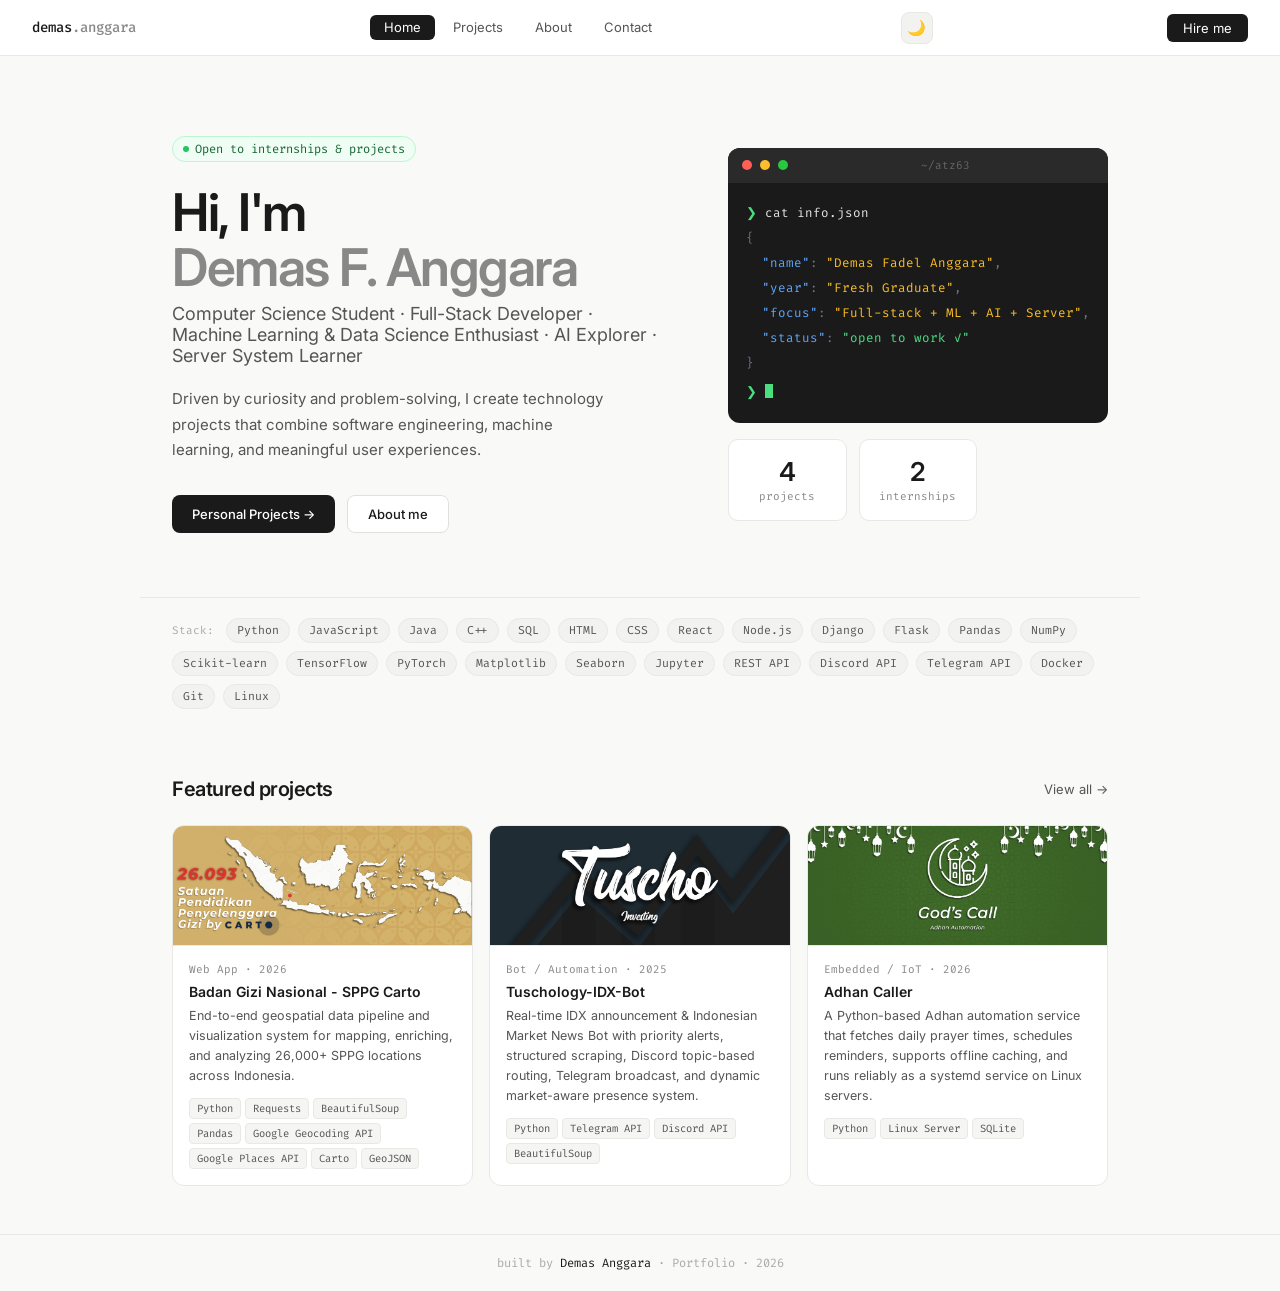
==== index.html @ af325ae7 "/" ====
<!DOCTYPE html>
<html lang="en">
<head>
  <meta charset="UTF-8"/>
  <meta name="viewport" content="width=device-width, initial-scale=1.0"/>
  <title>Demas Anggara — Portfolio</title>
  <meta name="description" content="CS student building full-stack apps and exploring ML."/>
  <link rel="stylesheet" href="style.css"/>
</head>
<body>

<nav>
  <a class="nav-brand" href="/index.html">demas<em>.anggara</em></a>
  <div class="nav-links" id="nav-links">
    <a class="nav-btn" href="/index.html">Home</a>
    <a class="nav-btn" href="/projects.html">Projects</a>
    <a class="nav-btn" href="/about.html">About</a>
    <a class="nav-btn" href="/contact.html">Contact</a>
  </div>
  <button id="theme-toggle" class="theme-toggle" onclick="toggleTheme()" title="Toggle theme">🌙</button>
  <a class="nav-hire" href="contact.html">Hire me</a>
  <button class="hamburger" id="hamburger" onclick="toggleMenu()">
    <span></span>
    <span></span>
    <span></span>
  </button>
</nav>

<!-- HERO -->
<div class="home-hero">
  <div class="home-hero-grid">
    <div>
      <div class="badge"><span class="badge-dot"></span>Open to internships &amp; projects</div>
      <h1 class="hero-name">Hi, I'm<br><span>Demas F. Anggara</span></h1>
      <p class="hero-role">Computer Science Student · Full-Stack Developer · Machine Learning & Data Science Enthusiast · AI Explorer · Server System Learner</p>
      <p class="hero-desc">Driven by curiosity and problem-solving, I create technology projects that combine software engineering, machine learning, and meaningful user experiences.</p>
      <div class="btn-row">
        <a class="btn-dark" href="projects.html">Personal Projects →</a>
        <a class="btn-light" href="about.html">About me</a>
      </div>
    </div>
    <div>
      <div class="terminal-card">
        <div class="term-bar">
          <div class="term-dot" style="background:#ff5f57"></div>
          <div class="term-dot" style="background:#ffbd2e"></div>
          <div class="term-dot" style="background:#28c940"></div>
          <span class="term-title">~/atz63</span>
        </div>
        <div class="term-body">
          <div><span class="t-g">❯</span> <span class="t-w">cat info.json</span></div>
          <div class="t-dim">{</div>
          <div class="t-dim">&nbsp;&nbsp;<span class="t-b">"name"</span>: <span class="t-y">"Demas Fadel Anggara"</span>,</div>
          <div class="t-dim">&nbsp;&nbsp;<span class="t-b">"year"</span>: <span class="t-y">"Fresh Graduate"</span>,</div>
          <div class="t-dim">&nbsp;&nbsp;<span class="t-b">"focus"</span>: <span class="t-y">"Full-stack + ML + AI + Server"</span>,</div>
          <div class="t-dim">&nbsp;&nbsp;<span class="t-b">"status"</span>: <span class="t-g">"open to work ✓"</span></div>
          <div class="t-dim">}</div>
          <div style="margin-top:4px"><span class="t-g">❯</span> <span class="cursor"></span></div>
        </div>
      </div>
      <div class="stats-row">
        <div class="stat-box"><div class="stat-n">4</div><div class="stat-l">projects</div></div>
        <!-- <div class="stat-box"><div class="stat-n">3</div><div class="stat-l">years of exp</div></div> -->
        <div class="stat-box"><div class="stat-n">2</div><div class="stat-l">internships</div></div>
      </div>
    </div>
  </div>
</div>

<!-- TECH STRIP -->
<div class="tech-strip">
  <span class="tech-label">Stack:</span>
  <span class="tech-pill">Python</span>
  <span class="tech-pill">JavaScript</span>
  <span class="tech-pill">Java</span>
  <span class="tech-pill">C++</span>
  <span class="tech-pill">SQL</span>
  <span class="tech-pill">HTML</span>
  <span class="tech-pill">CSS</span>

  <span class="tech-pill">React</span>
  <span class="tech-pill">Node.js</span>
  <span class="tech-pill">Django</span>
  <span class="tech-pill">Flask</span>

  <span class="tech-pill">Pandas</span>
  <span class="tech-pill">NumPy</span>
  <span class="tech-pill">Scikit-learn</span>
  <span class="tech-pill">TensorFlow</span>
  <span class="tech-pill">PyTorch</span>
  <span class="tech-pill">Matplotlib</span>
  <span class="tech-pill">Seaborn</span>
  <span class="tech-pill">Jupyter</span>

  <span class="tech-pill">REST API</span>
  <span class="tech-pill">Discord API</span>
  <span class="tech-pill">Telegram API</span>

  <span class="tech-pill">Docker</span>
  <span class="tech-pill">Git</span>
  <span class="tech-pill">Linux</span>
</div>

<!-- FEATURED PROJECTS -->
<div class="featured-section">
  <div class="sec-header">
    <div class="sec-title">Featured projects</div>
    <a class="sec-link" href="projects.html">View all →</a>
  </div>
  <div class="card-grid-3">

    <a class="proj-card" href="projects/sppg-carto.html">
      <div class="proj-top c2"><img src="assets/sppg_carto.jpg" alt="SPPG Carto"/></div>
      <div class="proj-body">
        <div class="proj-cat">Web App · 2026</div>
        <div class="proj-title">Badan Gizi Nasional - SPPG Carto</div>
        <div class="proj-desc">End-to-end geospatial data pipeline and visualization system for mapping, enriching, and analyzing 26,000+ SPPG locations across Indonesia.</div>
        <div class="proj-tags">
          <span class="tag">Python</span>
          <span class="tag">Requests</span>
          <span class="tag">BeautifulSoup</span>
          <span class="tag">Pandas</span>
          <span class="tag">Google Geocoding API</span>
          <span class="tag">Google Places API</span>
          <span class="tag">Carto</span>
          <span class="tag">GeoJSON</span>
        </div>
      </div>
    </a>

    <a class="proj-card" href="projects/tuschology-idx-bot.html">
      <div class="proj-top c1"><img src="assets/tuschology.png" alt="Tuschology"/></div>
      <div class="proj-body">
        <div class="proj-cat">Bot / Automation · 2025</div>
        <div class="proj-title">Tuschology-IDX-Bot</div>
        <div class="proj-desc">Real-time IDX announcement & Indonesian Market News Bot with priority alerts, structured scraping, Discord topic-based routing, Telegram broadcast, and dynamic market-aware presence system.</div>
        <div class="proj-tags">
          <span class="tag">Python</span>
          <span class="tag">Telegram API</span>
          <span class="tag">Discord API</span>
          <span class="tag">BeautifulSoup</span>
        </div>
      </div>
    </a>

    <a class="proj-card" href="projects/adhan-caller.html">
      <div class="proj-top c3"><img src="assets/adhan_caller.jpg" alt="Adhan Caller"/></div>
      <div class="proj-body">
        <div class="proj-cat">Embedded / IoT · 2026</div>
        <div class="proj-title">Adhan Caller</div>
        <div class="proj-desc">A Python-based Adhan automation service that fetches daily prayer times, schedules reminders, supports offline caching, and runs reliably as a systemd service on Linux servers.</div>
        <div class="proj-tags">
          <span class="tag">Python</span>
          <span class="tag">Linux Server</span>
          <span class="tag">SQLite</span>
        </div>
      </div>
    </a>

  </div>
</div>

<footer>built by <span>Demas Anggara</span> · Portfolio · 2026</footer>
<script src="script.js"></script>
</body>
</html>
---- style.css ----
@import url('https://fonts.googleapis.com/css2?family=Inter:wght@400;500;600&family=Fira+Code:wght@400;500&display=swap');

/* ── THEME VARIABLES ── */
:root {
  --bg:           #f9f9f8;
  --bg-card:      #ffffff;
  --bg-hover:     #f2f2f0;
  --bg-input:     #ffffff;
  --bg-muted:     #f5f5f3;
  --bg-edu:       #f9f9f8;
  --border:       #e8e8e4;
  --border-input: #e0e0dc;
  --text:         #1a1a1a;
  --text-muted:   #555555;
  --text-dim:     #888888;
  --text-dimmer:  #aaaaaa;
  --nav-bg:       #ffffff;
  --btn-primary-bg:   #1a1a1a;
  --btn-primary-text: #ffffff;
  --tag-bg:       #f5f5f3;
  --tag-color:    #555555;
  --pill-bg:      #f2f2f0;
  --pill-color:   #555555;
  --terminal-bg:  #1a1a1a;
  --terminal-bar: #2a2a2a;
  --sidebar-link-bg: #f9f9f8;
  --c1:#f0f7ff;
  --c2:#f7f0ff;
  --c3:#f0fff7;
  --c4:#fff7f0;
  --c5:#fff0f7;
  --c6:#f7fff0;
  --soc-gh:#f2f2f0;
  --soc-li:#e8f1fb;
  --soc-tw:#f0f7ff;
  --soc-em:#f7f0ff;
  --soc-lc:#fff7e8;
}

[data-theme="dark"] {
  --bg:           #111111;
  --bg-card:      #1c1c1c;
  --bg-hover:     #252525;
  --bg-input:     #1c1c1c;
  --bg-muted:     #1a1a1a;
  --bg-edu:       #181818;
  --border:       #2e2e2e;
  --border-input: #333333;
  --text:         #f0f0ee;
  --text-muted:   #a0a09a;
  --text-dim:     #707070;
  --text-dimmer:  #555555;
  --nav-bg:       #111111;
  --btn-primary-bg:   #f0f0ee;
  --btn-primary-text: #111111;
  --tag-bg:       #222222;
  --tag-color:    #a0a09a;
  --pill-bg:      #222222;
  --pill-color:   #909090;
  --terminal-bg:  #0a0a0a;
  --terminal-bar: #161616;
  --sidebar-link-bg: #181818;
  --c1:#131a22;
  --c2:#1a1322;
  --c3:#131a16;
  --c4:#1a1813;
  --c5:#1a1318;
  --c6:#161a13;
  --soc-gh:#222222;
  --soc-li:#131b28;
  --soc-tw:#131b22;
  --soc-em:#1a1328;
  --soc-lc:#221a13;
}

*, *::before, *::after {
  box-sizing: border-box;
  margin: 0;
  padding: 0;
}

body {
  font-family: 'Inter', sans-serif;
  background: var(--bg);
  color: var(--text);
  min-height: 100vh;
  transition: background 0.25s, color 0.25s;
}

a {
  text-decoration: none;
  color: inherit;
}

/* ── THEME TOGGLE ── */
.theme-toggle {
  width: 32px; height: 32px;
  border-radius: 8px;
  border: 1px solid var(--border);
  background: var(--bg-hover);
  color: var(--text-muted);
  cursor: pointer;
  display: flex;
  align-items: center;
  justify-content: center;
  font-size: 15px;
  transition: background 0.15s, border-color 0.15s;
  flex-shrink: 0;
}

.theme-toggle:hover {
  background: var(--border);
  color: var(--text);
}

/* ── NAV ── */
nav {
  position: sticky; top: 0; z-index: 100;
  background: var(--nav-bg);
  border-bottom: 1px solid var(--border);
  display: flex; align-items: center;
  justify-content: space-between;
  padding: 0 32px; height: 56px;
  transition: background 0.25s, border-color 0.25s;
}

.nav-brand {
  font-family: 'Fira Code',monospace;
  font-size: 14px;
  font-weight: 500;
  color: var(--text);
}

.nav-brand em {
  color: var(--text-dim);
  font-style: normal;
}

.nav-links {
  display: flex;
  gap: 4px;
}

.nav-btn {
  font-size: 13px;
  padding: 6px 14px;
  border-radius: 6px;
  border: none;
  background: transparent;
  color: var(--text-muted);
  cursor: pointer;
  font-family: 'Inter', sans-serif;
  transition: background 0.15s, color 0.15s;
  text-decoration: none;
  display: inline-block;
  line-height: 1;
}

.nav-btn:hover {
  background: var(--bg-hover);
  color: var(--text);
}

.nav-btn.active {
  background: var(--btn-primary-bg);
  color: var(--btn-primary-text);
}

.nav-hire {
  font-size: 13px;
  padding: 6px 16px;
  border-radius: 6px;
  border: none;
  background: var(--btn-primary-bg);
  color: var(--btn-primary-text);
  cursor: pointer;
  font-family: 'Inter', sans-serif;
  transition: opacity 0.15s;
  text-decoration: none;
}
.nav-hire:hover {
  opacity: 0.8;
}

/* ── BUTTONS ── */
.btn-dark {
  display: inline-flex;
  align-items: center;
  gap: 6px;
  background: var(--btn-primary-bg);
  color: var(--btn-primary-text);
  font-size: 13px;
  font-weight: 500;
  padding: 10px 20px;
  border-radius: 8px;
  border: none;
  cursor: pointer;
  font-family: 'Inter', sans-serif;
  transition: opacity 0.15s;
  text-decoration: none;
}

.btn-dark:hover {
  opacity:0.8;
}

.btn-light {
  display: inline-flex;
  align-items: center;
  gap: 6px;
  background: var(--bg-card);
  color: var(--text);
  font-size: 13px;
  font-weight: 500;
  padding: 10px 20px;
  border-radius: 8px;
  border: 1px solid var(--border-input);
  cursor: pointer;
  font-family: 'Inter', sans-serif;
  transition: background 0.15s;
  text-decoration: none;
}

.btn-light:hover {
  background: var(--bg-hover);
}

.btn-row {
  display: flex;
  gap: 12px;
  flex-wrap: wrap;
}

/* ── BADGES ── */
.badge {
  display: inline-flex;
  align-items: center;
  gap: 6px;
  background: #f0fdf4;
  color: #166534;
  border: 1px solid #bbf7d0;
  font-size: 12px;
  font-family: 'Fira Code', monospace;
  padding: 4px 10px;
  border-radius: 100px;
  margin-bottom: 24px;
}

[data-theme="dark"] .badge {
  background: #0d2318;
  color: #4ade80;
  border-color: #166534;
}

.badge-dot {
  width: 6px;
  height: 6px;
  border-radius: 50%;
  background: #22c55e;
}

/* ── TAGS ── */
.tag {
  font-family: 'Fira Code', monospace;
  font-size: 10.5px;
  color: var(--tag-color);
  background: var(--tag-bg);
  padding: 3px 7px;
  border-radius: 4px;
  border: 1px solid var(--border);
}

/* ── FOOTER ── */
footer {
  border-top: 1px solid var(--border);
  padding: 20px 32px;
  text-align: center;
  font-size: 12px;
  color: var(--text-dimmer);
  font-family: 'Fira Code', monospace;
  margin-top: auto;
  transition: border-color 0.25s;
}
footer span {
  color: var(--text);
}

/* ── HOME ── */
.home-hero {
  max-width: 1000px;
  margin: 0 auto;
  padding: 80px 32px 64px;
}

.home-hero-grid {
  display: grid;
  grid-template-columns: 1fr 380px;
  gap: 64px;
  align-items: center;
}

h1.hero-name {
  font-size: 52px;
  font-weight: 600;
  letter-spacing: -1.5px;
  line-height: 1.05;
  margin-bottom: 8px;
}

h1.hero-name span {
  color: var(--text-dim);
}

.hero-role {
  font-size: 18px;
  color: var(--text-muted);
  margin-bottom: 20px;
}

.hero-desc {
  font-size: 15px;
  color: var(--text-muted);
  line-height: 1.7;
  max-width: 440px;
  margin-bottom: 32px;
}

.terminal-card {
  background: var(--terminal-bg);
  border-radius: 12px;
  overflow: hidden;
}

.term-bar {
  background: var(--terminal-bar);
  padding: 10px 14px;
  display: flex;
  align-items: center;
  gap: 8px;
}

.term-dot {
  width: 10px;
  height: 10px;
  border-radius: 50%;
}

.term-title {
  font-family: 'Fira Code', monospace;
  font-size: 11px;
  color: #666;
  margin-left: auto;
  margin-right: auto;
}

.term-body {
  padding: 18px;
  font-family: 'Fira Code', monospace;
  font-size: 12.5px;
  line-height: 2;
}

.t-g {
  color: #4ade80
}

.t-b {
  color: #60a5fa
}

.t-y {
  color: #fbbf24
}

.t-w {
  color: #e5e5e5
}

.t-dim {
  color: #6b7280
}

.cursor {
  display: inline-block;
  width: 8px;
  height: 14px;
  background: #4ade80;
  vertical-align: -2px;
  animation: blink 1s step-end infinite;
}

@keyframes blink { 0%, 100%{opacity: 1} 50%{opacity: 0} }

.stats-row {
  display: grid;
  grid-template-columns: repeat(3,1fr);
  gap: 12px;
  margin-top: 16px;
}

.stat-box {
  background: var(--bg-card);
  border: 1px solid var(--border);
  border-radius: 10px;
  padding: 16px;
  text-align: center;
  transition: background 0.25s, border-color 0.25s;
}

.stat-n {
  font-size: 26px;
  font-weight: 600;
  letter-spacing: -1px;
}

.stat-l {
  font-size: 11px;
  color: var(--text-dim);
  font-family: 'Fira Code', monospace;
  margin-top: 2px;
}

.tech-strip {
  border-top: 1px solid var(--border);
  padding: 20px 32px;
  max-width: 1000px;
  margin: 0 auto;
  display: flex;
  flex-wrap: wrap;
  gap: 8px;
  align-items: center;
  transition: border-color 0.25s;
}

.tech-label {
  font-size: 11px;
  color: var(--text-dimmer);
  font-family: 'Fira Code', monospace;
  margin-right: 4px;
}

.tech-pill {
  font-family: 'Fira Code', monospace;
  font-size: 11.5px;
  color: var(--pill-color);
  background: var(--pill-bg);
  border: 1px solid var(--border);
  padding: 4px 10px;
  border-radius: 100px;
  transition: background  0.25s, border-color 0.25s;
}

.featured-section {
  max-width: 1000px;
  margin: 0 auto;
  padding: 48px 32px;
}

.sec-header {
  display: flex;
  align-items: center;
  justify-content: space-between;
  margin-bottom: 24px;
}

.sec-title {
  font-size: 20px;
  font-weight: 600;
  letter-spacing: -0.5px;
}

.sec-link {
  font-size: 13px;
  color: var(--text-muted);
  text-decoration: none;
  transition: color 0.15s;
}

.sec-link:hover {
  color: var(--text);
}

/* ── PROJECT CARDS ── */
.card-grid-3 {
  display: grid;
  grid-template-columns: repeat(3, 1fr);
  gap: 16px;
}

.proj-card {
  background: var(--bg-card);
  border: 1px solid var(--border);
  border-radius: 12px;
  overflow: hidden;
  transition: border-color 0.2s, transform 0.2s, background 0.25s;
  cursor: pointer;
  text-decoration: none;
  color: inherit;
  display: block;
}

.proj-card:hover {
  border-color: var(--text);
  transform: translateY(-2px);
}

.proj-top {
  height: 120px;
  display: flex;
  align-items: center;
  justify-content: center;
  font-size: 36px;
  border-bottom: 1px solid var(--border);
  transition: border-color 0.25s;
}

.c1 {
  background: var(--c1)
}

.c2 {
  background: var(--c2)
}

.c3{
  background: var(--c3)
}

.c4{
  background: var(--c4)
} 

.c5{
  background: var(--c5)
} 

.c6{
  background: var(--c6)
}

.proj-body {
  padding: 16px;
}

.proj-cat {
  font-size: 11px;
  font-family: 'Fira Code', monospace;
  color: var(--text-dim);
  margin-bottom: 6px;
}

.proj-title {
  font-size: 14px;
  font-weight: 600;
  margin-bottom: 6px;
}

.proj-desc {
  font-size: 12.5px;
  color: var(--text-muted);
  line-height: 1.6;
  margin-bottom: 12px;
}

.proj-tags {
  display: flex;
  flex-wrap: wrap;
  gap:4px;
}

/* ── PROJECTS PAGE ── */
.projects-layout {
  max-width: 1000px;
  margin: 0 auto;
  padding: 64px 32px;
}

.page-header {
  margin-bottom: 32px;
}

.page-header h2 {
  font-size: 32px;
  font-weight: 600;
  letter-spacing: -1px;
  margin-bottom: 8px;
}

.page-header p {
  font-size: 14px;
  color: var(--text-muted);
  line-height: 1.7;
}

.filter-bar {
  display: flex;
  gap: 8px;
  margin-bottom: 28px;
  flex-wrap: wrap;
}

.filter-btn {
  font-size: 12px;
  font-family: 'Fira Code', monospace;
  padding: 6px 14px;
  border-radius: 100px;
  border: 1px solid var(--border-input);
  background: var(--bg-card);
  color: var(--text-muted);
  cursor: pointer;
  transition: all 0.15s;
}

.filter-btn:hover {
  border-color: var(--text);
  color: var(--text);
}

.filter-btn.active {
  background: var(--btn-primary-bg);
  color: var(--btn-primary-text);
  border-color: var(--btn-primary-bg);
}

.proj-grid {
  display: grid;
  grid-template-columns: repeat(3,1fr);
  gap: 16px;
}

/* ── ABOUT ── */
.about-layout {
  max-width: 900px;
  margin: 0 auto;
  padding: 64px 32px;
}

.about-grid {
  display: grid;
  grid-template-columns: 220px 1fr;
  gap: 56px;
  align-items: start;
}

.avatar-box {
  background: var(--bg-hover);
  border: 1px solid var(--border);
  border-radius: 12px;
  aspect-ratio: 3/4;
  display: flex;
  align-items: center;
  justify-content: center;
  font-size: 72px;
  flex-direction: column;
  gap: 12px;
  transition: background 0.25s, border-color 0.25s;
}

.avail-badge {
  font-size: 11px;
  font-family: 'Fira Code', monospace;
  color: #166534;
  background: #f0fdf4;
  border: 1px solid #bbf7d0;
  padding: 5px 12px;
  border-radius: 100px;
  display: flex;
  align-items: center;
  gap: 5px;
}

[data-theme="dark"] .avail-badge {
  background: #0d2318;
  color: #4ade80;
  border-color: #166534;
}

.about-right h2 {
  font-size: 32px;
  font-weight: 600;
  letter-spacing: -1px;
  line-height: 1.15;
  margin-bottom: 20px;
}
.about-right p {
  font-size: 14px;
  color: var(--text-muted);
  line-height: 1.8;
  margin-bottom: 14px;
}
.skills-header {
  font-size: 12px;
  font-family: 'Fira Code', monospace;
  color: var(--text-dim);
  margin: 24px 0 10px;
  text-transform: uppercase;
  letter-spacing: 0.05em;
}
.tag-cloud {
  display: flex;
  flex-wrap: wrap;
  gap: 6px;
}
.edu-card {
  margin-top: 24px;
  background: var(--bg-edu);
  border: 1px solid var(--border);
  border-left: 3px solid var(--text);
  border-radius: 0 8px 8px 0;
  padding: 16px;
  transition: background 0.25s, border-color 0.25s;
}
.edu-card h4 {
  font-size: 14px;
  font-weight: 600;
  margin-bottom: 4px;
}

.edu-card p {
  font-size: 12.5px;
  color: var(--text-muted);
  font-family: 'Fira Code', monospace;
  line-height: 1.7;
}

/* ── CONTACT ── */
.contact-layout {
  max-width: 860px;
  margin: 0 auto;
  padding: 64px 32px;
}

.contact-layout h2 {
  font-size: 36px;
  font-weight: 600;
  letter-spacing: -1.2px;
  margin-bottom: 8px;
}
.contact-layout > p {
  font-size: 14px;
  color: var(--text-muted);
  margin-bottom: 40px;
  line-height: 1.7;
}
.contact-grid {
  display: grid;
  grid-template-columns: 1fr 1fr;
  gap: 40px;
}
.contact-col-title {
  font-size: 12px;
  font-family: 'Fira Code', monospace;
  color: var(--text-dim);
  text-transform: uppercase;
  letter-spacing: 0.05em;
  margin-bottom: 16px;
}
.soc-card {
  display: flex;
  align-items: center;
  gap: 14px;
  padding: 14px 16px;
  background: var(--bg-card);
  border: 1px solid var(--border);
  border-radius: 10px;
  cursor: pointer;
  transition: border-color 0.2s, transform_0.15s, background_0.25s;
  margin-bottom: 10px;
  text-decoration: none;
  color: inherit;
}

.soc-card:hover {
  border-color: var(--text);
  transform: translateX(3px);
}

.soc-icon {
  width: 36px;
  height: 36px;
  border-radius: 8px;
  display: flex;
  align-items: center;
  justify-content: center;
  font-size: 16px;
  flex-shrink: 0;
  transition: background 0.25s;
}

.soc-icon.gh {
  background: var(--soc-gh)
}

.soc-icon.li {
  background: var(--soc-li)
}

.soc-icon.tw {
  background: var(--soc-tw)
}

.soc-icon.em {
  background: var(--soc-em)
}

.soc-icon.lc {
  background: var(--soc-lc)
}

.soc-icon i {
  font-size: 18px;
  color: #555;
}

.soc-info h4 {
  font-size: 13px;
  font-weight: 600;
  margin-bottom: 2px;
}

.soc-info p {
  font-size: 12px;
  color: var(--text-dim);
  font-family: 'Fira Code', monospace;
}

.soc-arrow {
  margin-left: auto;
  font-size: 12px;
  color: var(--text-dimmer);
}

.form-group {
  margin-bottom: 14px;
}

.form-label {
  font-size: 12px;
  font-family: 'Fira Code', monospace;
  color: var(--text-muted);
  margin-bottom: 5px;
  display: block;
}

.form-input {
  width: 100%;
  font-size: 13px;
  padding: 9px 12px;
  border: 1px solid var(--border-input);
  border-radius: 8px;
  background: var(--bg-input);
  color: var(--text);
  font-family: 'Inter', sans-serif;
  outline: none;
  transition: border-color 0.2s, background 0.25s, color 0.25s;
}

.form-input:focus {
  border-color: var(--text);
}

textarea.form-input {
  height: 100px;
  resize: none;
}

.submit-btn {
  width: 100%;
  padding: 11px;
  background: var(--btn-primary-bg);
  color: var(--btn-primary-text);
  border: none;
  border-radius: 8px;
  font-size: 13px;
  font-weight: 500;
  cursor: pointer;
  font-family: 'Inter', sans-serif;
  transition: opacity 0.15s, background 0.25s, color 0.25s;
  margin-top: 4px;
}

.submit-btn:hover {
  opacity: 0.8;
}

.success-msg {
  display: none;
  margin-top: 12px;
  padding: 12px;
  background: #f0fdf4;
  border: 1px solid #bbf7d0;
  border-radius: 8px;
  font-size: 13px;
  color: #166534;
  font-family: 'Fira Code', monospace;
}

[data-theme="dark"] .success-msg {
  background: #0d2318;
  border-color: #166534;
  color: #4ade80;
}

.avail-strip {
  margin-top: 48px;
  background: var(--bg-card);
  border: 1px solid var(--border);
  border-radius: 12px;
  padding: 20px 24px;
  display: flex;
  align-items: center;
  justify-content: space-between;
  gap: 16px;
  flex-wrap: wrap;
  transition: background 0.25s, border-color 0.25s;
}

.avail-strip h4 {
  font-size: 15px;
  font-weight: 600;
  margin-bottom: 3px;
}

.avail-strip p {
  font-size: 12.5px;
  color: var(--text-muted);
}

.green-dot {
  display: inline-block;
  width: 7px;
  height: 7px;
  border-radius: 50%;
  background: #22c55e;
  margin-right: 5px;
}

/* ── PROJECT DETAIL ── */
.project-detail {
  max-width: 860px;
  margin: 0 auto;
  padding: 56px 32px 80px;
}

.breadcrumb {
  display: flex;
  align-items: center;
  gap: 8px;
  font-size: 13px;
  color: var(--text-dim);
  margin-bottom: 40px;
  font-family: 'Fira Code', monospace;
}

.breadcrumb a {
  color: var(--text-muted);
  text-decoration: none;
  transition: color 0.15s;
}

.breadcrumb a:hover {
  color: var(--text);
}

.breadcrumb-sep {
  color: var(--text-dimmer);
}

.project-hero {
  height: 280px;
  border-radius: 16px;
  display: flex;
  align-items: center;
  justify-content: center;
  font-size: 72px;
  margin-bottom: 40px;
  border: 1px solid var(--border);
  transition: border-color 0.25s;
}

.project-meta-row {
  display: flex;
  align-items: center;
  gap: 12px;
  margin-bottom: 12px;
  flex-wrap: wrap;
}

.project-cat-badge {
  font-family: 'Fira Code', monospace;
  font-size: 11px;
  color: var(--text-muted);
  background: var(--pill-bg);
  border: 1px solid var(--border);
  padding: 4px 10px;
  border-radius: 100px;
  transition: background 0.25s, border-color 0.25s;
}

.project-year {
  font-family: 'Fira Code', monospace;
  font-size: 12px;
  color: var(--text-dimmer);
}

.project-detail h1 {
  font-size: 36px;
  font-weight: 600;
  letter-spacing: -1px;
  margin-bottom: 20px;
  line-height: 1.15;
}

.project-layout {
  display: grid;
  grid-template-columns: 1fr 260px;
  gap: 48px;
  align-items: start;
}

.project-body h3 {
  font-size: 16px;
  font-weight: 600;
  margin: 28px 0 10px;
}

.project-body h3:first-child {
  margin-top: 0;
}

.project-body p {
  font-size: 14px;
  color: var(--text-muted);
  line-height: 1.8;
  margin-bottom: 14px;
}

.project-body ul {
  padding-left: 18px;
  margin-bottom: 14px;
}

.project-body ul li {
  font-size: 14px;
  color: var(--text-muted);
  line-height: 1.8;
  margin-bottom: 4px;
}

.project-sidebar {
  position: sticky;
  top: 80px;
  display: flex;
  flex-direction: column;
  gap: 16px;
}

.sidebar-card {
  background: var(--bg-card);
  border: 1px solid var(--border);
  border-radius: 12px;
  padding: 18px;
  transition: background 0.25s, border-color 0.25s;
}

.sidebar-card-title {
  font-size: 11px;
  font-family: 'Fira Code', monospace;
  color: var(--text-dimmer);
  text-transform: uppercase;
  letter-spacing: 0.08em;
  margin-bottom: 12px;
}

.sidebar-tags {
  display: flex;
  flex-wrap: wrap;
  gap: 6px;
}

.sidebar-links {
  display: flex;
  flex-direction: column;
  gap: 8px;
}

.sidebar-link {
  display: flex;
  align-items: center;
  gap: 8px;
  font-size: 13px;
  color: var(--text);
  text-decoration: none;
  padding: 8px 10px;
  background: var(--sidebar-link-bg);
  border: 1px solid var(--border);
  border-radius: 8px;
  transition: border-color 0.15s, background 0.15s;
  font-weight: 500;
}

.sidebar-link:hover {
  border-color: var(--text);
  background: var(--bg-hover);
}

.project-nav {
  display: flex;
  justify-content: space-between;
  margin-top: 56px;
  padding-top: 32px;
  border-top: 1px solid var(--border);
  gap: 16px;
  transition: border-color 0.25s;
}

.project-nav-btn {
  display: flex;
  flex-direction: column;
  gap: 4px;
  text-decoration: none;
  padding: 14px 18px;
  background: var(--bg-card);
  border: 1px solid var(--border);
  border-radius: 10px;
  transition: border-color 0.15s, transform 0.15s, background 0.25s;
  max-width: 240px;
}

.project-nav-btn:hover {
  border-color: var(--text);
  transform: translateY(-1px);
}

.project-nav-btn.right {
  text-align: right;
  margin-left: auto;
}

.project-nav-label {
  font-size: 11px;
  font-family: 'Fira Code', monospace;
  color: var(--text-dimmer);
}

.project-nav-title {
  font-size: 13px;
  font-weight: 600;
  color: var(--text);
}

/* ── RESPONSIVE ── */
@media (max-width:700px) {
  .home-hero-grid,.about-grid,.contact-grid,.project-layout { grid-template-columns:1fr; }
  .card-grid-3,.proj-grid { grid-template-columns:1fr; }
  nav { padding:0 16px; }
  .nav-links { display:none; }
  h1.hero-name { font-size:36px; }
  .home-hero,.featured-section,.about-layout,.projects-layout,.contact-layout,.project-detail { padding-left:16px; padding-right:16px; }
  .project-hero { height:180px; font-size:48px; }
  .project-sidebar { position:static; }
}

.carto-map-container {
    margin: 30px 0 40px 0;
    border-radius: 20px;
    overflow: hidden;
    box-shadow: 0 10px 30px rgba(0,0,0,0.15);
    border: 1px solid rgba(255,255,255,0.08);
}

.carto-map-container iframe {
    display: block;
    width: 100%;
    border: none;
}

.avatar-box img {
  width: 90%;
  height: 80%;
  object-fit: cover;
  object-position: center 93%;
  border-radius: 12px;
}

.proj-top img {
  width: 100%;
  height: 100%;
  object-fit: cover;
  object-position: center;
}

.project-hero img {
  width: 100%;
  height: 100%;
  object-fit: cover;
  object-position: center;
  border-radius: 16px;
}

/* Hamburger button */
.hamburger {
  display: none;
  flex-direction: column;
  justify-content: center;
  gap: 5px;
  background: none;
  border: none;
  cursor: pointer;
  padding: 4px;
  margin-left: 12px;
}

.hamburger span {
  display: block;
  width: 22px;
  height: 2px;
  background: #1a1a1a;
  border-radius: 2px;
  transition: all 0.25s;
}

/* Hamburger open state — animates into X */
.hamburger.open span:nth-child(1) { transform: translateY(7px) rotate(45deg); }
.hamburger.open span:nth-child(2) { opacity: 0; }
.hamburger.open span:nth-child(3) { transform: translateY(-7px) rotate(-45deg); }

@media (max-width: 700px) {
  .nav-links {
    display: none;
    position: absolute;
    top: 56px;
    left: 0;
    right: 0;
    background: #fff;
    border-bottom: 1px solid #e8e8e4;
    flex-direction: column;
    padding: 12px 16px;
    gap: 4px;
  }

  .nav-links.open {
    display: flex;
  }

  .nav-links .nav-btn {
    width: 100%;
    text-align: left;
    padding: 10px 14px;
  }

  .hamburger {
    display: flex;
  }

  .nav-hire {
    display: none;
  }
}
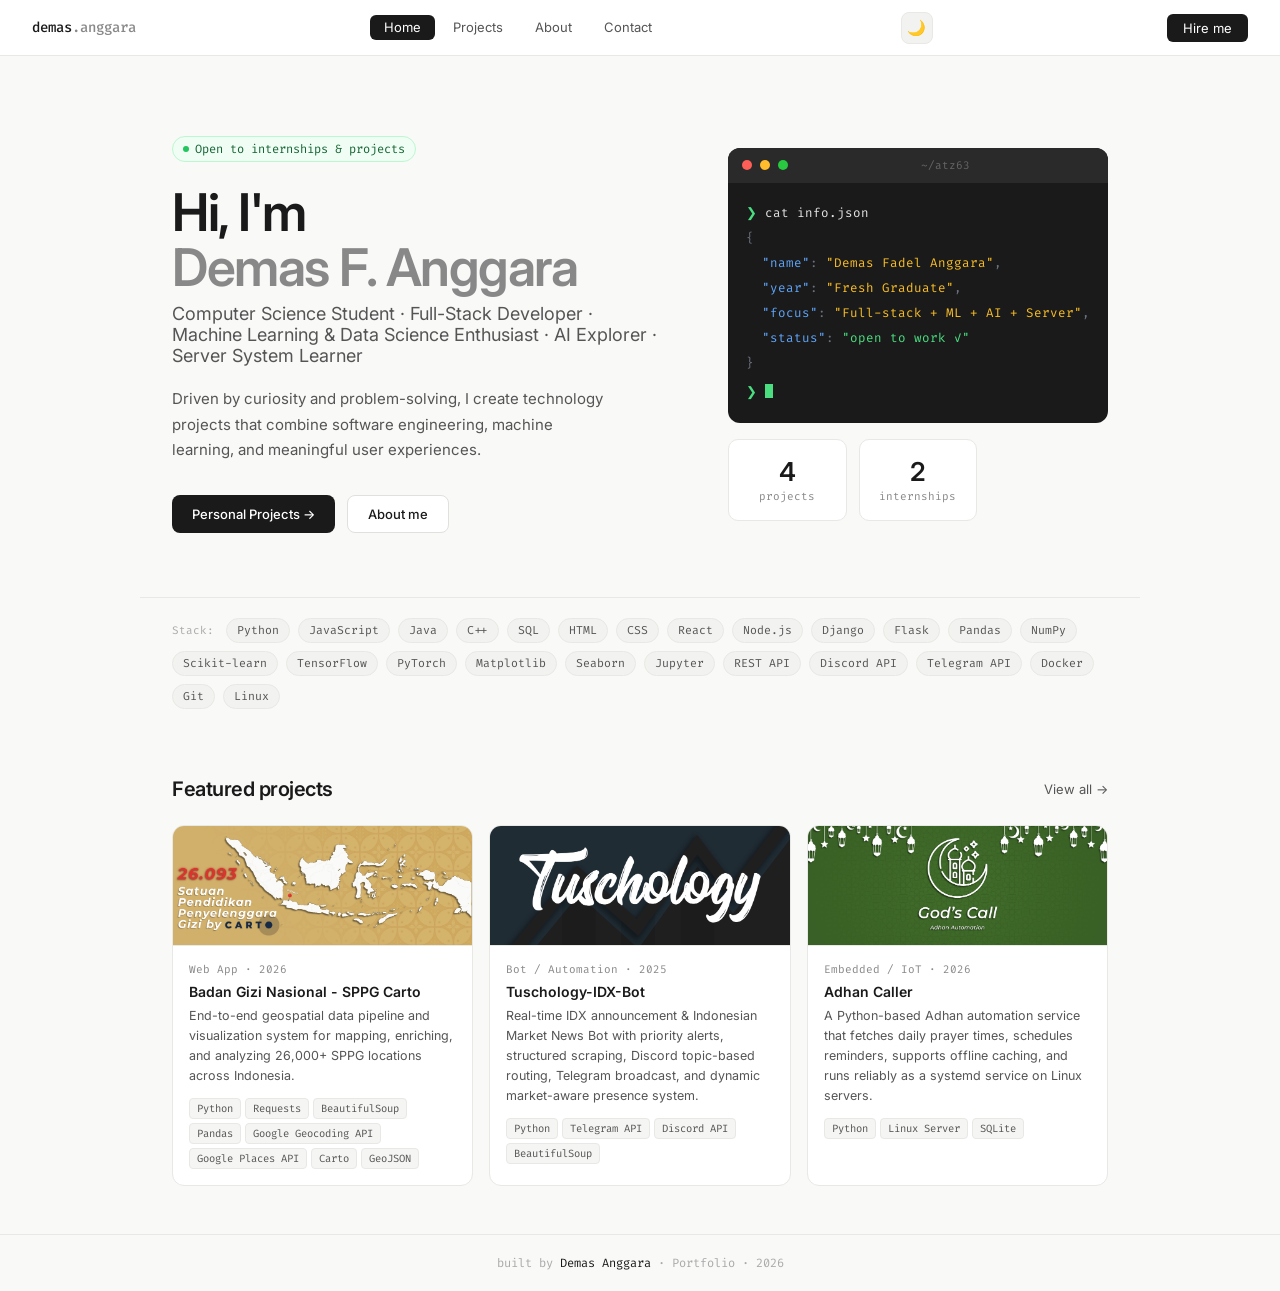
==== commit 8c12cce6: "tuschology.jpg" ====
--- a/index.html
+++ b/index.html
@@ -10,12 +10,12 @@
 <body>
 
 <nav>
-  <a class="nav-brand" href="/index.html">demas<em>.anggara</em></a>
+  <a class="nav-brand" href="index.html">demas<em>.anggara</em></a>
   <div class="nav-links" id="nav-links">
-    <a class="nav-btn" href="/index.html">Home</a>
-    <a class="nav-btn" href="/projects.html">Projects</a>
-    <a class="nav-btn" href="/about.html">About</a>
-    <a class="nav-btn" href="/contact.html">Contact</a>
+    <a class="nav-btn" href="index.html">Home</a>
+    <a class="nav-btn" href="projects.html">Projects</a>
+    <a class="nav-btn" href="about.html">About</a>
+    <a class="nav-btn" href="contact.html">Contact</a>
   </div>
   <button id="theme-toggle" class="theme-toggle" onclick="toggleTheme()" title="Toggle theme">🌙</button>
   <a class="nav-hire" href="contact.html">Hire me</a>
@@ -129,7 +129,7 @@
     </a>
 
     <a class="proj-card" href="projects/tuschology-idx-bot.html">
-      <div class="proj-top c1"><img src="assets/tuschology.png" alt="Tuschology"/></div>
+      <div class="proj-top c1"><img src="assets/tuschology.jpg" alt="Tuschology"/></div>
       <div class="proj-body">
         <div class="proj-cat">Bot / Automation · 2025</div>
         <div class="proj-title">Tuschology-IDX-Bot</div>
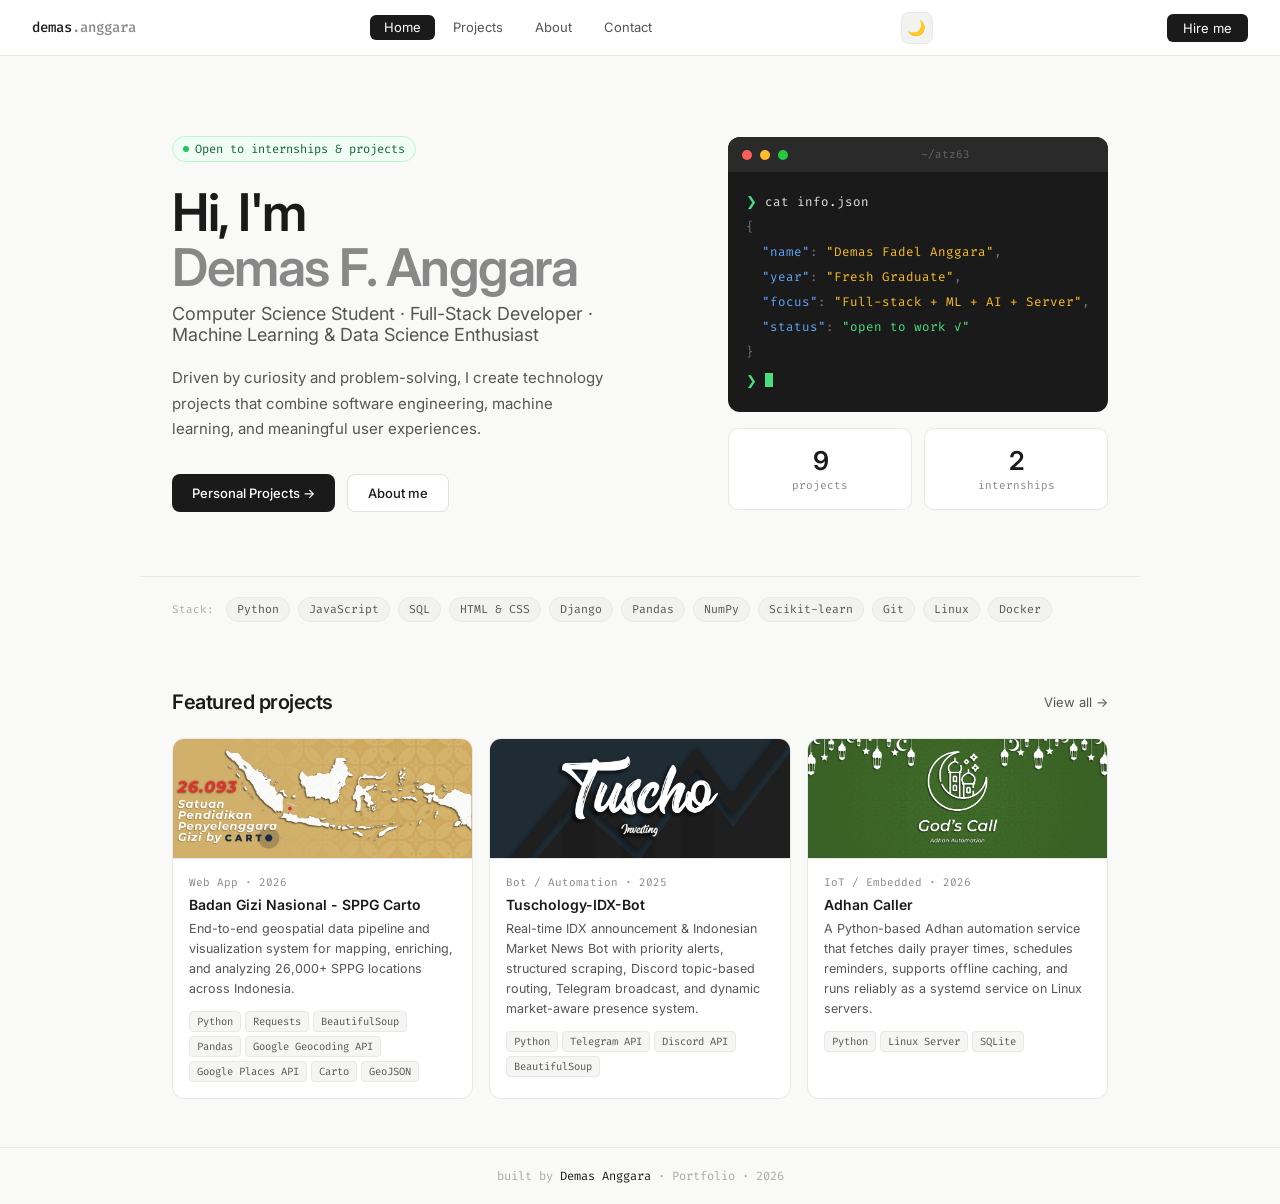
==== commit bf4f386b: "updated" ====
--- a/index.html
+++ b/index.html
@@ -19,7 +19,7 @@
   </div>
   <button id="theme-toggle" class="theme-toggle" onclick="toggleTheme()" title="Toggle theme">🌙</button>
   <a class="nav-hire" href="contact.html">Hire me</a>
-  <button class="hamburger" id="hamburger" onclick="toggleMenu()">
+  <button class="hamburger" id="hamburger" onclick="toggleMenu()" aria-label="Toggle menu">
     <span></span>
     <span></span>
     <span></span>
@@ -32,7 +32,7 @@
     <div>
       <div class="badge"><span class="badge-dot"></span>Open to internships &amp; projects</div>
       <h1 class="hero-name">Hi, I'm<br><span>Demas F. Anggara</span></h1>
-      <p class="hero-role">Computer Science Student · Full-Stack Developer · Machine Learning & Data Science Enthusiast · AI Explorer · Server System Learner</p>
+      <p class="hero-role">Computer Science Student · Full-Stack Developer · Machine Learning & Data Science Enthusiast</p>
       <p class="hero-desc">Driven by curiosity and problem-solving, I create technology projects that combine software engineering, machine learning, and meaningful user experiences.</p>
       <div class="btn-row">
         <a class="btn-dark" href="projects.html">Personal Projects →</a>
@@ -59,7 +59,7 @@
         </div>
       </div>
       <div class="stats-row">
-        <div class="stat-box"><div class="stat-n">4</div><div class="stat-l">projects</div></div>
+        <div class="stat-box"><div class="stat-n">9</div><div class="stat-l">projects</div></div>
         <!-- <div class="stat-box"><div class="stat-n">3</div><div class="stat-l">years of exp</div></div> -->
         <div class="stat-box"><div class="stat-n">2</div><div class="stat-l">internships</div></div>
       </div>
@@ -72,33 +72,15 @@
   <span class="tech-label">Stack:</span>
   <span class="tech-pill">Python</span>
   <span class="tech-pill">JavaScript</span>
-  <span class="tech-pill">Java</span>
-  <span class="tech-pill">C++</span>
   <span class="tech-pill">SQL</span>
-  <span class="tech-pill">HTML</span>
-  <span class="tech-pill">CSS</span>
-
-  <span class="tech-pill">React</span>
-  <span class="tech-pill">Node.js</span>
+  <span class="tech-pill">HTML &amp; CSS</span>
   <span class="tech-pill">Django</span>
-  <span class="tech-pill">Flask</span>
-
   <span class="tech-pill">Pandas</span>
   <span class="tech-pill">NumPy</span>
   <span class="tech-pill">Scikit-learn</span>
-  <span class="tech-pill">TensorFlow</span>
-  <span class="tech-pill">PyTorch</span>
-  <span class="tech-pill">Matplotlib</span>
-  <span class="tech-pill">Seaborn</span>
-  <span class="tech-pill">Jupyter</span>
-
-  <span class="tech-pill">REST API</span>
-  <span class="tech-pill">Discord API</span>
-  <span class="tech-pill">Telegram API</span>
-
-  <span class="tech-pill">Docker</span>
   <span class="tech-pill">Git</span>
   <span class="tech-pill">Linux</span>
+  <span class="tech-pill">Docker</span>
 </div>
 
 <!-- FEATURED PROJECTS -->
@@ -129,7 +111,7 @@
     </a>
 
     <a class="proj-card" href="projects/tuschology-idx-bot.html">
-      <div class="proj-top c1"><img src="assets/tuschology.jpg" alt="Tuschology"/></div>
+      <div class="proj-top c1"><img src="assets/Tuscho_Investing.png" alt="Tuschology"/></div>
       <div class="proj-body">
         <div class="proj-cat">Bot / Automation · 2025</div>
         <div class="proj-title">Tuschology-IDX-Bot</div>
@@ -146,7 +128,7 @@
     <a class="proj-card" href="projects/adhan-caller.html">
       <div class="proj-top c3"><img src="assets/adhan_caller.jpg" alt="Adhan Caller"/></div>
       <div class="proj-body">
-        <div class="proj-cat">Embedded / IoT · 2026</div>
+        <div class="proj-cat">IoT / Embedded · 2026</div>
         <div class="proj-title">Adhan Caller</div>
         <div class="proj-desc">A Python-based Adhan automation service that fetches daily prayer times, schedules reminders, supports offline caching, and runs reliably as a systemd service on Linux servers.</div>
         <div class="proj-tags">
--- a/style.css
+++ b/style.css
@@ -7,7 +7,6 @@
   --bg-hover:     #f2f2f0;
   --bg-input:     #ffffff;
   --bg-muted:     #f5f5f3;
-  --bg-edu:       #f9f9f8;
   --border:       #e8e8e4;
   --border-input: #e0e0dc;
   --text:         #1a1a1a;
@@ -43,7 +42,6 @@
   --bg-hover:     #252525;
   --bg-input:     #1c1c1c;
   --bg-muted:     #1a1a1a;
-  --bg-edu:       #181818;
   --border:       #2e2e2e;
   --border-input: #333333;
   --text:         #f0f0ee;
@@ -393,7 +391,8 @@
 
 .stats-row {
   display: grid;
-  grid-template-columns: repeat(3,1fr);
+  grid-auto-flow: column;
+  grid-auto-columns: 1fr;
   gap: 12px;
   margin-top: 16px;
 }
@@ -701,26 +700,71 @@
   flex-wrap: wrap;
   gap: 6px;
 }
+.edu-list {
+  display: flex;
+  flex-direction: column;
+  gap: 12px;
+}
+
 .edu-card {
-  margin-top: 24px;
-  background: var(--bg-edu);
-  border: 1px solid var(--border);
-  border-left: 3px solid var(--text);
-  border-radius: 0 8px 8px 0;
-  padding: 16px;
+  background: var(--bg-card);
+  border: 1px solid var(--border);
+  border-radius: 12px;
+  padding: 18px 20px;
   transition: background 0.25s, border-color 0.25s;
 }
-.edu-card h4 {
+
+.edu-head {
+  display: flex;
+  justify-content: space-between;
+  align-items: flex-start;
+  gap: 16px;
+}
+
+.edu-title {
   font-size: 14px;
   font-weight: 600;
-  margin-bottom: 4px;
-}
-
-.edu-card p {
-  font-size: 12.5px;
-  color: var(--text-muted);
-  font-family: 'Fira Code', monospace;
-  line-height: 1.7;
+  line-height: 1.4;
+}
+
+.edu-school {
+  font-size: 13px;
+  color: var(--text-muted);
+  margin-top: 2px;
+}
+
+.edu-date {
+  flex-shrink: 0;
+  font-family: 'Fira Code', monospace;
+  font-size: 11px;
+  color: var(--text-muted);
+  background: var(--pill-bg);
+  border: 1px solid var(--border);
+  padding: 3px 9px;
+  border-radius: 100px;
+  white-space: nowrap;
+}
+
+.edu-meta {
+  font-family: 'Fira Code', monospace;
+  font-size: 11.5px;
+  color: var(--text-dim);
+  margin-top: 10px;
+  padding-bottom: 14px;
+  border-bottom: 1px solid var(--border);
+}
+
+.edu-label {
+  font-size: 11px;
+  font-family: 'Fira Code', monospace;
+  color: var(--text-dimmer);
+  text-transform: uppercase;
+  letter-spacing: 0.08em;
+  margin: 14px 0 8px;
+}
+
+.about-cta {
+  margin-top: 32px;
 }
 
 /* ── CONTACT ── */
@@ -764,7 +808,7 @@
   border: 1px solid var(--border);
   border-radius: 10px;
   cursor: pointer;
-  transition: border-color 0.2s, transform_0.15s, background_0.25s;
+  transition: border-color 0.2s, transform 0.15s, background 0.25s;
   margin-bottom: 10px;
   text-decoration: none;
   color: inherit;
@@ -773,6 +817,15 @@
 .soc-card:hover {
   border-color: var(--text);
   transform: translateX(3px);
+}
+
+.soc-card.static {
+  cursor: default;
+}
+
+.soc-card.static:hover {
+  border-color: var(--border);
+  transform: none;
 }
 
 .soc-icon {
@@ -1078,6 +1131,36 @@
   gap: 6px;
 }
 
+.detail-list {
+  display: flex;
+  flex-direction: column;
+  gap: 10px;
+}
+
+.detail-label {
+  font-size: 11px;
+  font-family: 'Fira Code', monospace;
+  color: var(--text-dimmer);
+  margin-bottom: 3px;
+}
+
+.detail-value {
+  font-size: 13px;
+  font-weight: 500;
+}
+
+.detail-value.status-live {
+  color: #166534;
+}
+
+[data-theme="dark"] .detail-value.status-live {
+  color: #4ade80;
+}
+
+.detail-value.status-archived {
+  color: var(--text-dim);
+}
+
 .sidebar-links {
   display: flex;
   flex-direction: column;
@@ -1215,7 +1298,7 @@
   display: block;
   width: 22px;
   height: 2px;
-  background: #1a1a1a;
+  background: var(--text);
   border-radius: 2px;
   transition: all 0.25s;
 }
@@ -1232,8 +1315,8 @@
     top: 56px;
     left: 0;
     right: 0;
-    background: #fff;
-    border-bottom: 1px solid #e8e8e4;
+    background: var(--nav-bg);
+    border-bottom: 1px solid var(--border);
     flex-direction: column;
     padding: 12px 16px;
     gap: 4px;
@@ -1253,6 +1336,10 @@
     display: flex;
   }
 
+  .theme-toggle {
+    margin-left: auto;
+  }
+
   .nav-hire {
     display: none;
   }
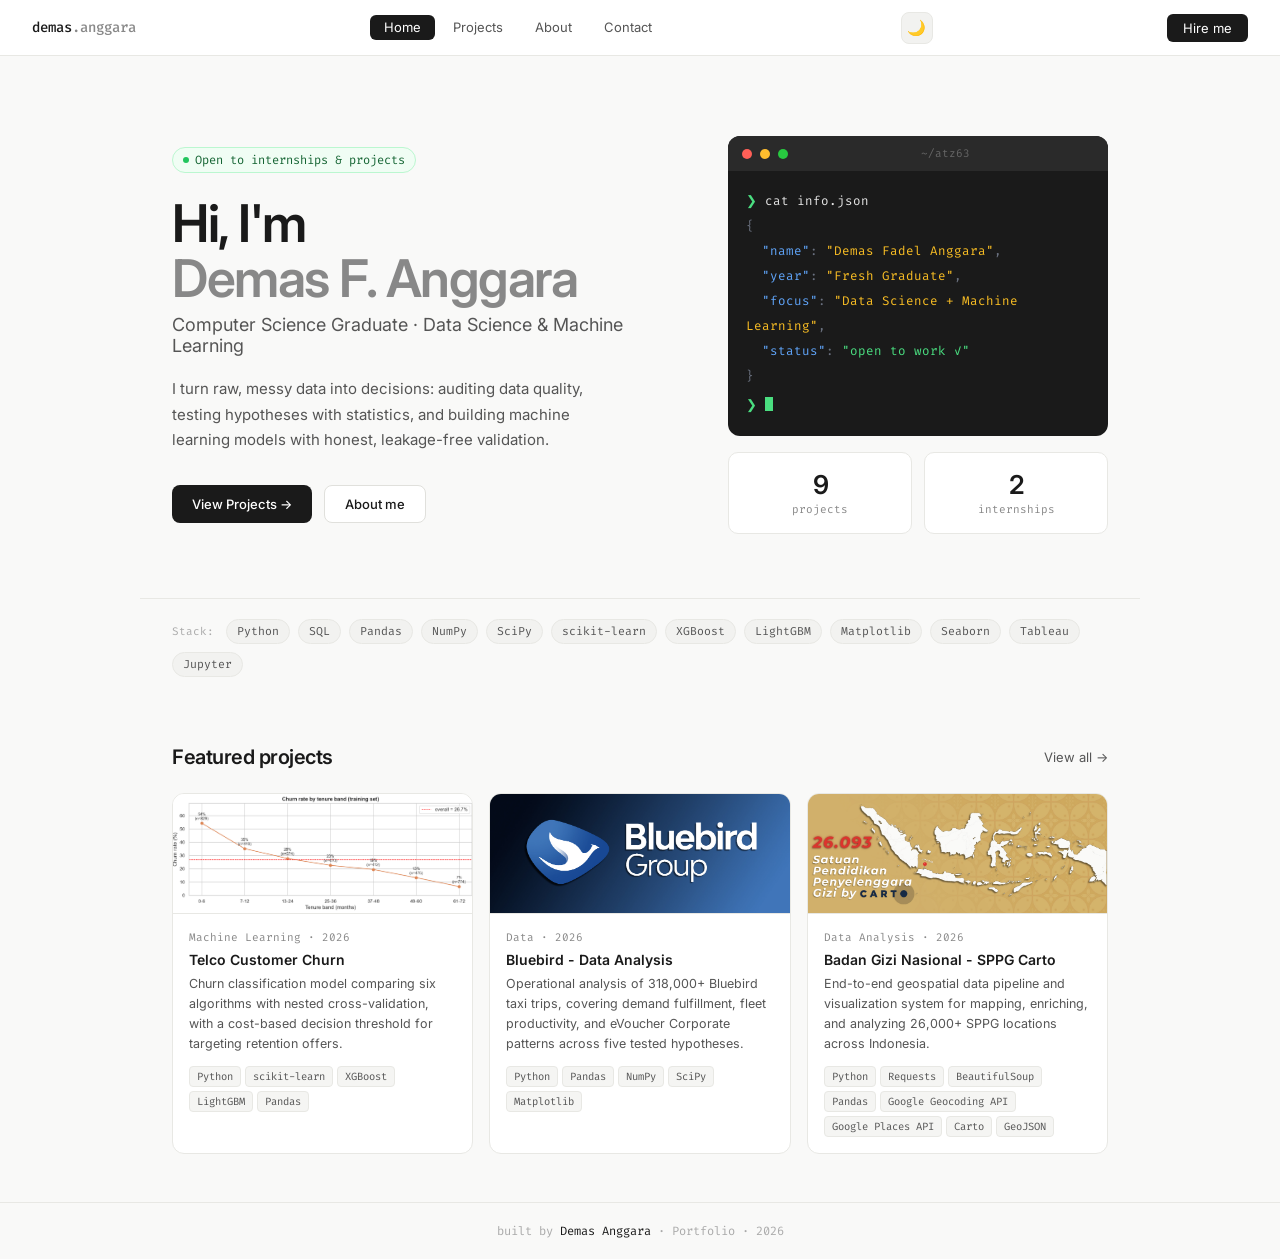
==== commit e0dce7d0: "Revise portfolio content to emphasize data science and machine learning skills, update project descr" ====
--- a/index.html
+++ b/index.html
@@ -4,7 +4,7 @@
   <meta charset="UTF-8"/>
   <meta name="viewport" content="width=device-width, initial-scale=1.0"/>
   <title>Demas Anggara — Portfolio</title>
-  <meta name="description" content="CS student building full-stack apps and exploring ML."/>
+  <meta name="description" content="Data science and machine learning portfolio of Demas Fadel Anggara."/>
   <link rel="stylesheet" href="style.css"/>
 </head>
 <body>
@@ -32,10 +32,10 @@
     <div>
       <div class="badge"><span class="badge-dot"></span>Open to internships &amp; projects</div>
       <h1 class="hero-name">Hi, I'm<br><span>Demas F. Anggara</span></h1>
-      <p class="hero-role">Computer Science Student · Full-Stack Developer · Machine Learning & Data Science Enthusiast</p>
-      <p class="hero-desc">Driven by curiosity and problem-solving, I create technology projects that combine software engineering, machine learning, and meaningful user experiences.</p>
+      <p class="hero-role">Computer Science Graduate · Data Science &amp; Machine Learning</p>
+      <p class="hero-desc">I turn raw, messy data into decisions: auditing data quality, testing hypotheses with statistics, and building machine learning models with honest, leakage-free validation.</p>
       <div class="btn-row">
-        <a class="btn-dark" href="projects.html">Personal Projects →</a>
+        <a class="btn-dark" href="projects.html">View Projects →</a>
         <a class="btn-light" href="about.html">About me</a>
       </div>
     </div>
@@ -52,7 +52,7 @@
           <div class="t-dim">{</div>
           <div class="t-dim">&nbsp;&nbsp;<span class="t-b">"name"</span>: <span class="t-y">"Demas Fadel Anggara"</span>,</div>
           <div class="t-dim">&nbsp;&nbsp;<span class="t-b">"year"</span>: <span class="t-y">"Fresh Graduate"</span>,</div>
-          <div class="t-dim">&nbsp;&nbsp;<span class="t-b">"focus"</span>: <span class="t-y">"Full-stack + ML + AI + Server"</span>,</div>
+          <div class="t-dim">&nbsp;&nbsp;<span class="t-b">"focus"</span>: <span class="t-y">"Data Science + Machine Learning"</span>,</div>
           <div class="t-dim">&nbsp;&nbsp;<span class="t-b">"status"</span>: <span class="t-g">"open to work ✓"</span></div>
           <div class="t-dim">}</div>
           <div style="margin-top:4px"><span class="t-g">❯</span> <span class="cursor"></span></div>
@@ -71,16 +71,17 @@
 <div class="tech-strip">
   <span class="tech-label">Stack:</span>
   <span class="tech-pill">Python</span>
-  <span class="tech-pill">JavaScript</span>
   <span class="tech-pill">SQL</span>
-  <span class="tech-pill">HTML &amp; CSS</span>
-  <span class="tech-pill">Django</span>
   <span class="tech-pill">Pandas</span>
   <span class="tech-pill">NumPy</span>
-  <span class="tech-pill">Scikit-learn</span>
-  <span class="tech-pill">Git</span>
-  <span class="tech-pill">Linux</span>
-  <span class="tech-pill">Docker</span>
+  <span class="tech-pill">SciPy</span>
+  <span class="tech-pill">scikit-learn</span>
+  <span class="tech-pill">XGBoost</span>
+  <span class="tech-pill">LightGBM</span>
+  <span class="tech-pill">Matplotlib</span>
+  <span class="tech-pill">Seaborn</span>
+  <span class="tech-pill">Tableau</span>
+  <span class="tech-pill">Jupyter</span>
 </div>
 
 <!-- FEATURED PROJECTS -->
@@ -91,10 +92,42 @@
   </div>
   <div class="card-grid-3">
 
+    <a class="proj-card" href="projects/telco-churn.html">
+      <div class="proj-top c1"><img src="assets/telco_churn.png" alt="Telco Customer Churn"/></div>
+      <div class="proj-body">
+        <div class="proj-cat">Machine Learning · 2026</div>
+        <div class="proj-title">Telco Customer Churn</div>
+        <div class="proj-desc">Churn classification model comparing six algorithms with nested cross-validation, with a cost-based decision threshold for targeting retention offers.</div>
+        <div class="proj-tags">
+          <span class="tag">Python</span>
+          <span class="tag">scikit-learn</span>
+          <span class="tag">XGBoost</span>
+          <span class="tag">LightGBM</span>
+          <span class="tag">Pandas</span>
+        </div>
+      </div>
+    </a>
+
+    <a class="proj-card" href="projects/bluebird-analysis.html">
+      <div class="proj-top c2"><img src="assets/bluebird.jpg" alt="Bluebird"/></div>
+      <div class="proj-body">
+        <div class="proj-cat">Data · 2026</div>
+        <div class="proj-title">Bluebird - Data Analysis</div>
+        <div class="proj-desc">Operational analysis of 318,000+ Bluebird taxi trips, covering demand fulfillment, fleet productivity, and eVoucher Corporate patterns across five tested hypotheses.</div>
+        <div class="proj-tags">
+          <span class="tag">Python</span>
+          <span class="tag">Pandas</span>
+          <span class="tag">NumPy</span>
+          <span class="tag">SciPy</span>
+          <span class="tag">Matplotlib</span>
+        </div>
+      </div>
+    </a>
+
     <a class="proj-card" href="projects/sppg-carto.html">
       <div class="proj-top c2"><img src="assets/sppg_carto.jpg" alt="SPPG Carto"/></div>
       <div class="proj-body">
-        <div class="proj-cat">Web App · 2026</div>
+        <div class="proj-cat">Data Analysis · 2026</div>
         <div class="proj-title">Badan Gizi Nasional - SPPG Carto</div>
         <div class="proj-desc">End-to-end geospatial data pipeline and visualization system for mapping, enriching, and analyzing 26,000+ SPPG locations across Indonesia.</div>
         <div class="proj-tags">
@@ -110,35 +143,6 @@
       </div>
     </a>
 
-    <a class="proj-card" href="projects/tuschology-idx-bot.html">
-      <div class="proj-top c1"><img src="assets/Tuscho_Investing.png" alt="Tuschology"/></div>
-      <div class="proj-body">
-        <div class="proj-cat">Bot / Automation · 2025</div>
-        <div class="proj-title">Tuschology-IDX-Bot</div>
-        <div class="proj-desc">Real-time IDX announcement & Indonesian Market News Bot with priority alerts, structured scraping, Discord topic-based routing, Telegram broadcast, and dynamic market-aware presence system.</div>
-        <div class="proj-tags">
-          <span class="tag">Python</span>
-          <span class="tag">Telegram API</span>
-          <span class="tag">Discord API</span>
-          <span class="tag">BeautifulSoup</span>
-        </div>
-      </div>
-    </a>
-
-    <a class="proj-card" href="projects/adhan-caller.html">
-      <div class="proj-top c3"><img src="assets/adhan_caller.jpg" alt="Adhan Caller"/></div>
-      <div class="proj-body">
-        <div class="proj-cat">IoT / Embedded · 2026</div>
-        <div class="proj-title">Adhan Caller</div>
-        <div class="proj-desc">A Python-based Adhan automation service that fetches daily prayer times, schedules reminders, supports offline caching, and runs reliably as a systemd service on Linux servers.</div>
-        <div class="proj-tags">
-          <span class="tag">Python</span>
-          <span class="tag">Linux Server</span>
-          <span class="tag">SQLite</span>
-        </div>
-      </div>
-    </a>
-
   </div>
 </div>
 
--- a/style.css
+++ b/style.css
@@ -591,36 +591,6 @@
   line-height: 1.7;
 }
 
-.filter-bar {
-  display: flex;
-  gap: 8px;
-  margin-bottom: 28px;
-  flex-wrap: wrap;
-}
-
-.filter-btn {
-  font-size: 12px;
-  font-family: 'Fira Code', monospace;
-  padding: 6px 14px;
-  border-radius: 100px;
-  border: 1px solid var(--border-input);
-  background: var(--bg-card);
-  color: var(--text-muted);
-  cursor: pointer;
-  transition: all 0.15s;
-}
-
-.filter-btn:hover {
-  border-color: var(--text);
-  color: var(--text);
-}
-
-.filter-btn.active {
-  background: var(--btn-primary-bg);
-  color: var(--btn-primary-text);
-  border-color: var(--btn-primary-bg);
-}
-
 .proj-grid {
   display: grid;
   grid-template-columns: repeat(3,1fr);
@@ -1344,3 +1314,8 @@
     display: none;
   }
 }
+
+/* ── PROJECTS PAGE SECTIONS ── */
+.sec-spaced {
+  margin-top: 56px;
+}
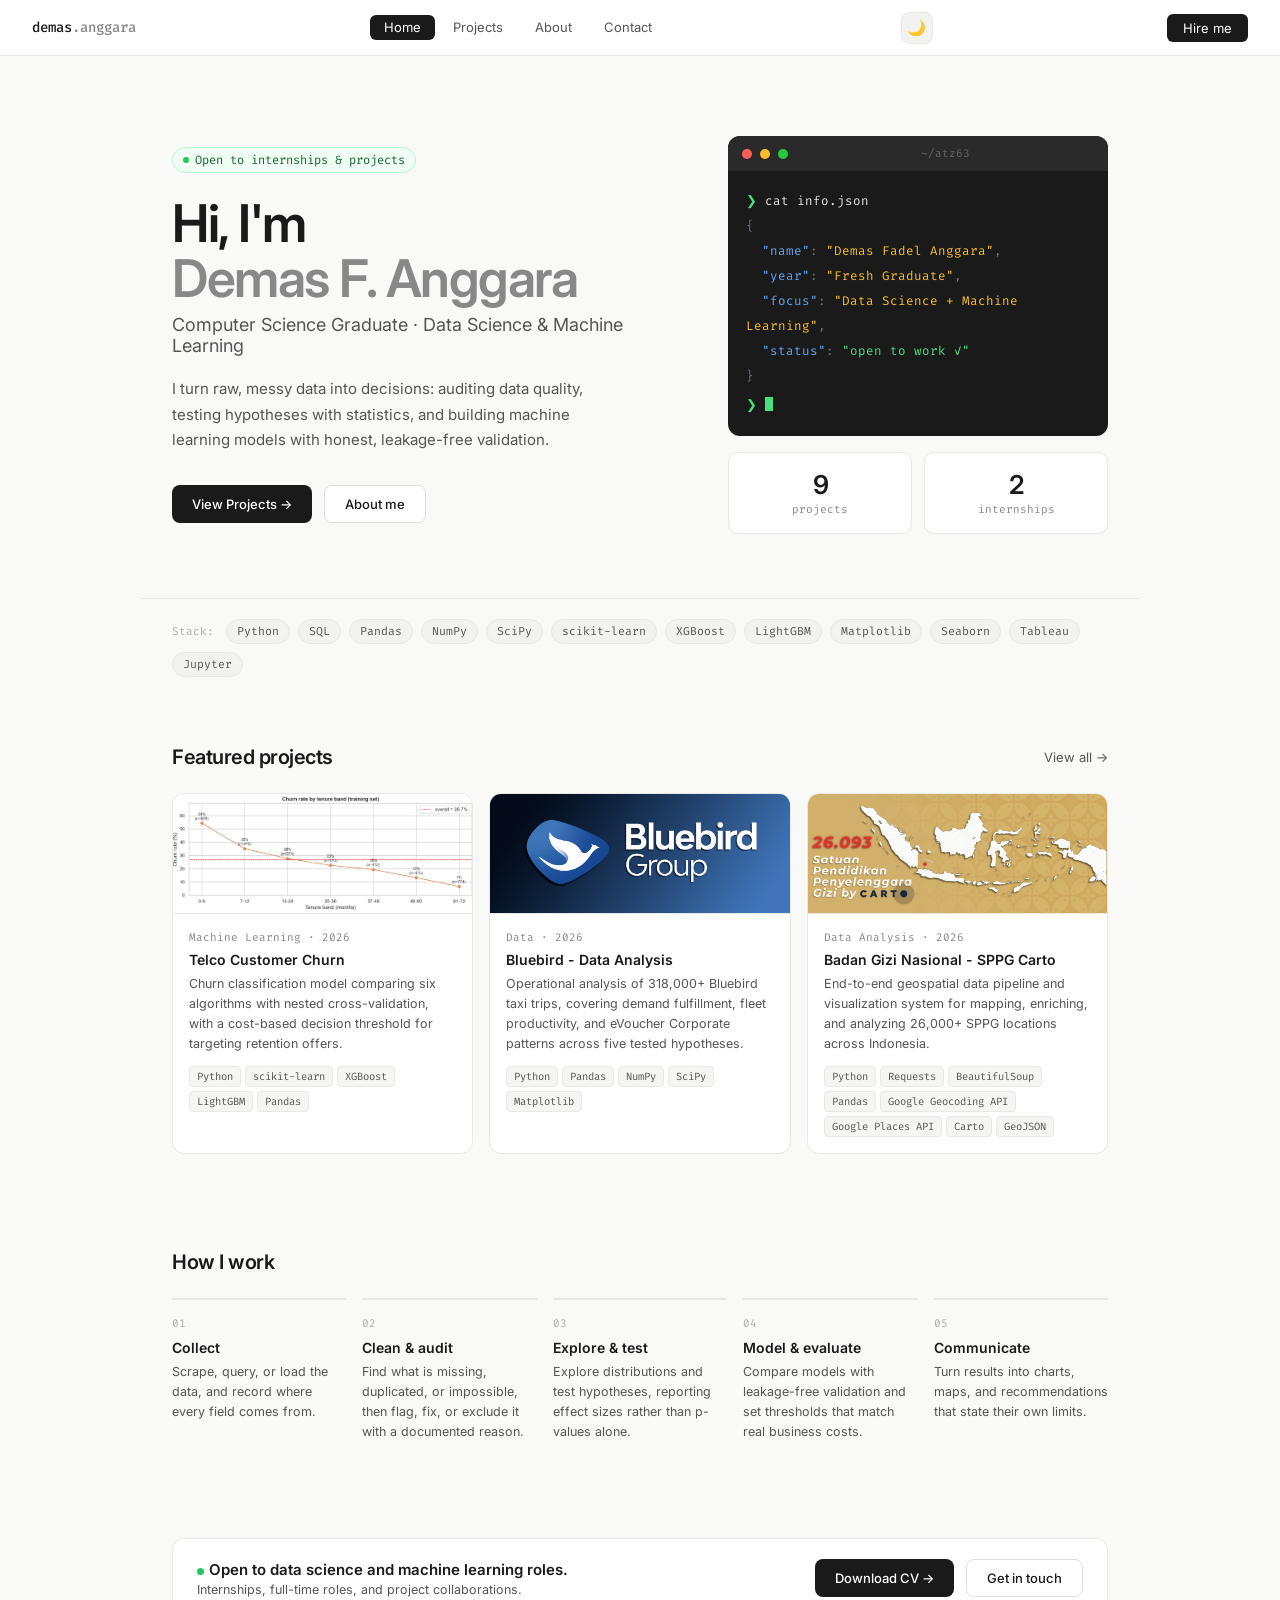
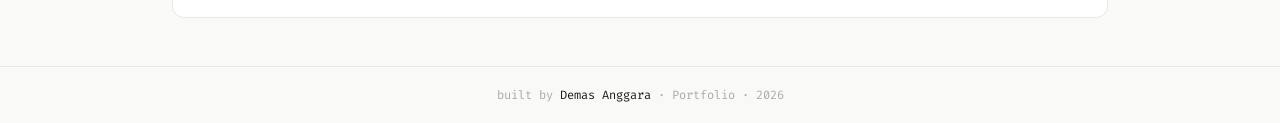
==== commit 5386f0e0: "Refine home page and add cache-busting for CSS/JS" ====
--- a/index.html
+++ b/index.html
@@ -5,7 +5,7 @@
   <meta name="viewport" content="width=device-width, initial-scale=1.0"/>
   <title>Demas Anggara — Portfolio</title>
   <meta name="description" content="Data science and machine learning portfolio of Demas Fadel Anggara."/>
-  <link rel="stylesheet" href="style.css"/>
+  <link rel="stylesheet" href="style.css?v=20261120"/>
 </head>
 <body>
 
@@ -146,7 +146,56 @@
   </div>
 </div>
 
+
+<!-- HOW I WORK -->
+<div class="featured-section reveal">
+  <div class="sec-header">
+    <div class="sec-title">How I work</div>
+  </div>
+  <ol class="process-list">
+    <li class="process-step">
+      <div class="process-num">01</div>
+      <div class="process-title">Collect</div>
+      <p class="process-desc">Scrape, query, or load the data, and record where every field comes from.</p>
+    </li>
+    <li class="process-step">
+      <div class="process-num">02</div>
+      <div class="process-title">Clean &amp; audit</div>
+      <p class="process-desc">Find what is missing, duplicated, or impossible, then flag, fix, or exclude it with a documented reason.</p>
+    </li>
+    <li class="process-step">
+      <div class="process-num">03</div>
+      <div class="process-title">Explore &amp; test</div>
+      <p class="process-desc">Explore distributions and test hypotheses, reporting effect sizes rather than p-values alone.</p>
+    </li>
+    <li class="process-step">
+      <div class="process-num">04</div>
+      <div class="process-title">Model &amp; evaluate</div>
+      <p class="process-desc">Compare models with leakage-free validation and set thresholds that match real business costs.</p>
+    </li>
+    <li class="process-step">
+      <div class="process-num">05</div>
+      <div class="process-title">Communicate</div>
+      <p class="process-desc">Turn results into charts, maps, and recommendations that state their own limits.</p>
+    </li>
+  </ol>
+</div>
+
+<!-- CALL TO ACTION -->
+<div class="featured-section reveal">
+  <div class="avail-strip home-cta">
+    <div>
+      <h4><span class="green-dot"></span>Open to data science and machine learning roles.</h4>
+      <p>Internships, full-time roles, and project collaborations.</p>
+    </div>
+    <div class="btn-row">
+      <a class="btn-dark" href="assets/Demas_Fadel_Anggara_CV.pdf" download="Demas Fadel Anggara - CV.pdf">Download CV →</a>
+      <a class="btn-light" href="contact.html">Get in touch</a>
+    </div>
+  </div>
+</div>
+
 <footer>built by <span>Demas Anggara</span> · Portfolio · 2026</footer>
-<script src="script.js"></script>
+<script src="script.js?v=20261120"></script>
 </body>
 </html>
--- a/style.css
+++ b/style.css
@@ -1319,3 +1319,65 @@
 .sec-spaced {
   margin-top: 56px;
 }
+
+/* ── HOME: HOW I WORK ── */
+.process-list {
+  list-style: none;
+  display: grid;
+  grid-template-columns: repeat(5, 1fr);
+  gap: 16px;
+}
+
+.process-step {
+  border-top: 2px solid var(--border);
+  padding-top: 16px;
+  transition: border-color 0.25s;
+}
+
+.process-step:hover {
+  border-top-color: var(--text);
+}
+
+.process-num {
+  font-family: 'Fira Code', monospace;
+  font-size: 11px;
+  color: var(--text-dimmer);
+  margin-bottom: 8px;
+}
+
+.process-title {
+  font-size: 14px;
+  font-weight: 600;
+  margin-bottom: 6px;
+}
+
+.process-desc {
+  font-size: 12.5px;
+  color: var(--text-muted);
+  line-height: 1.6;
+}
+
+/* ── HOME: CALL TO ACTION ── */
+.home-cta {
+  margin-top: 0;
+}
+
+/* ── SCROLL REVEAL (enabled by script.js only when motion is allowed) ── */
+.motion .reveal {
+  opacity: 0;
+  transform: translateY(16px);
+  transition: opacity 0.6s ease, transform 0.6s ease;
+}
+
+.motion .reveal.in-view {
+  opacity: 1;
+  transform: none;
+}
+
+@media (max-width: 900px) {
+  .process-list { grid-template-columns: repeat(2, 1fr); row-gap: 24px; }
+}
+
+@media (max-width: 700px) {
+  .process-list { grid-template-columns: 1fr; }
+}
